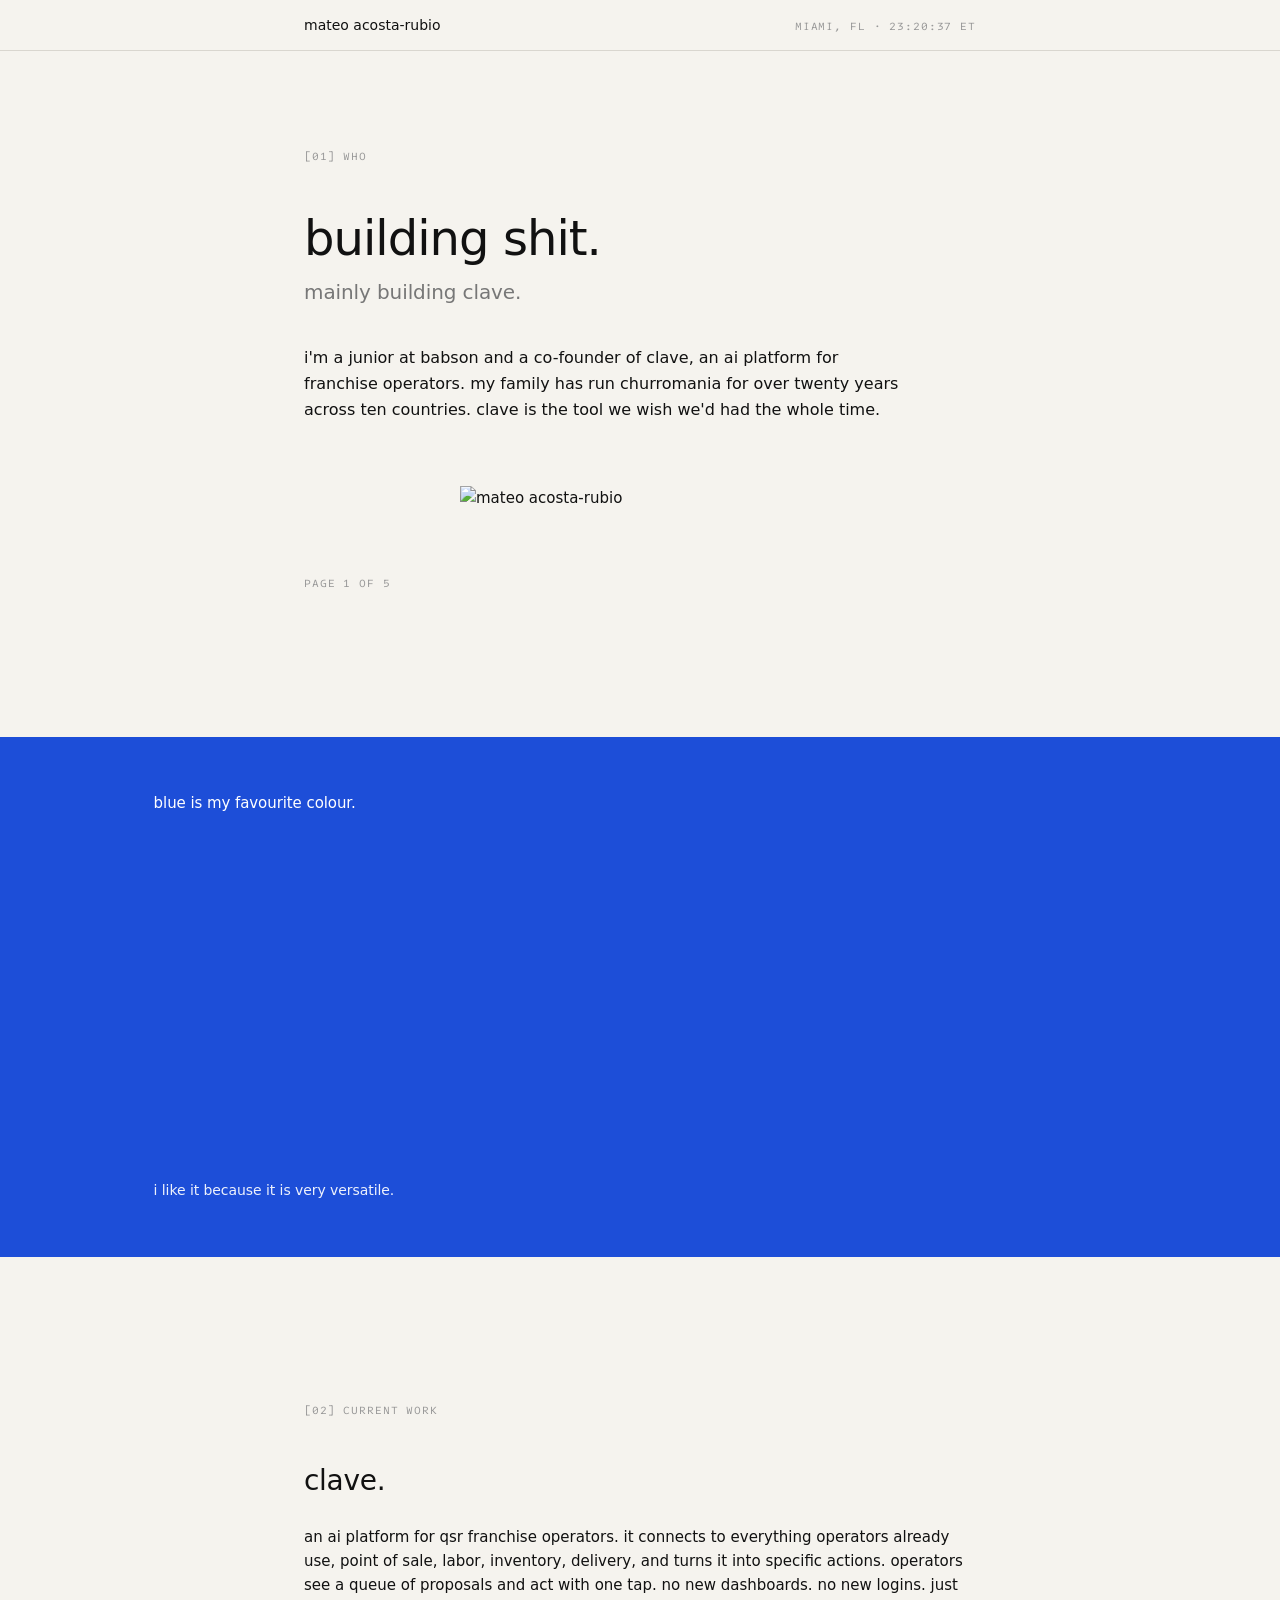
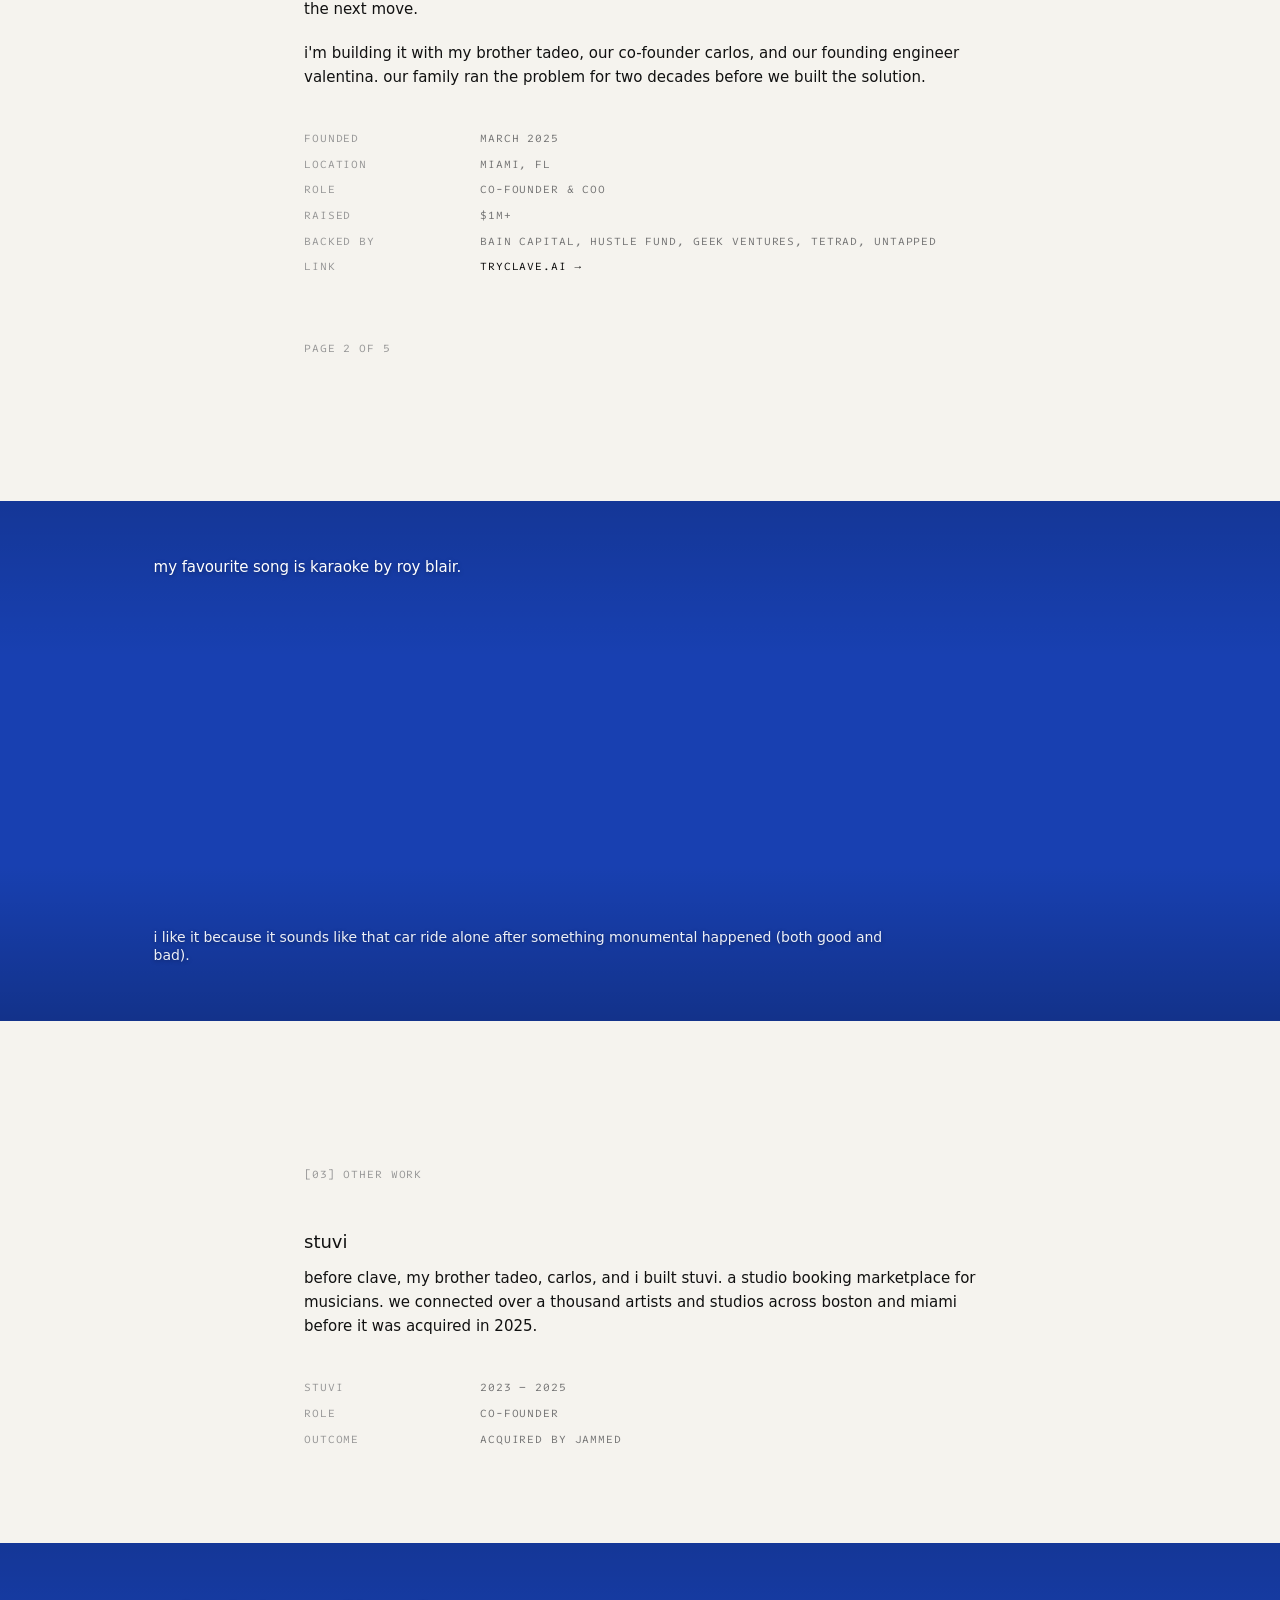
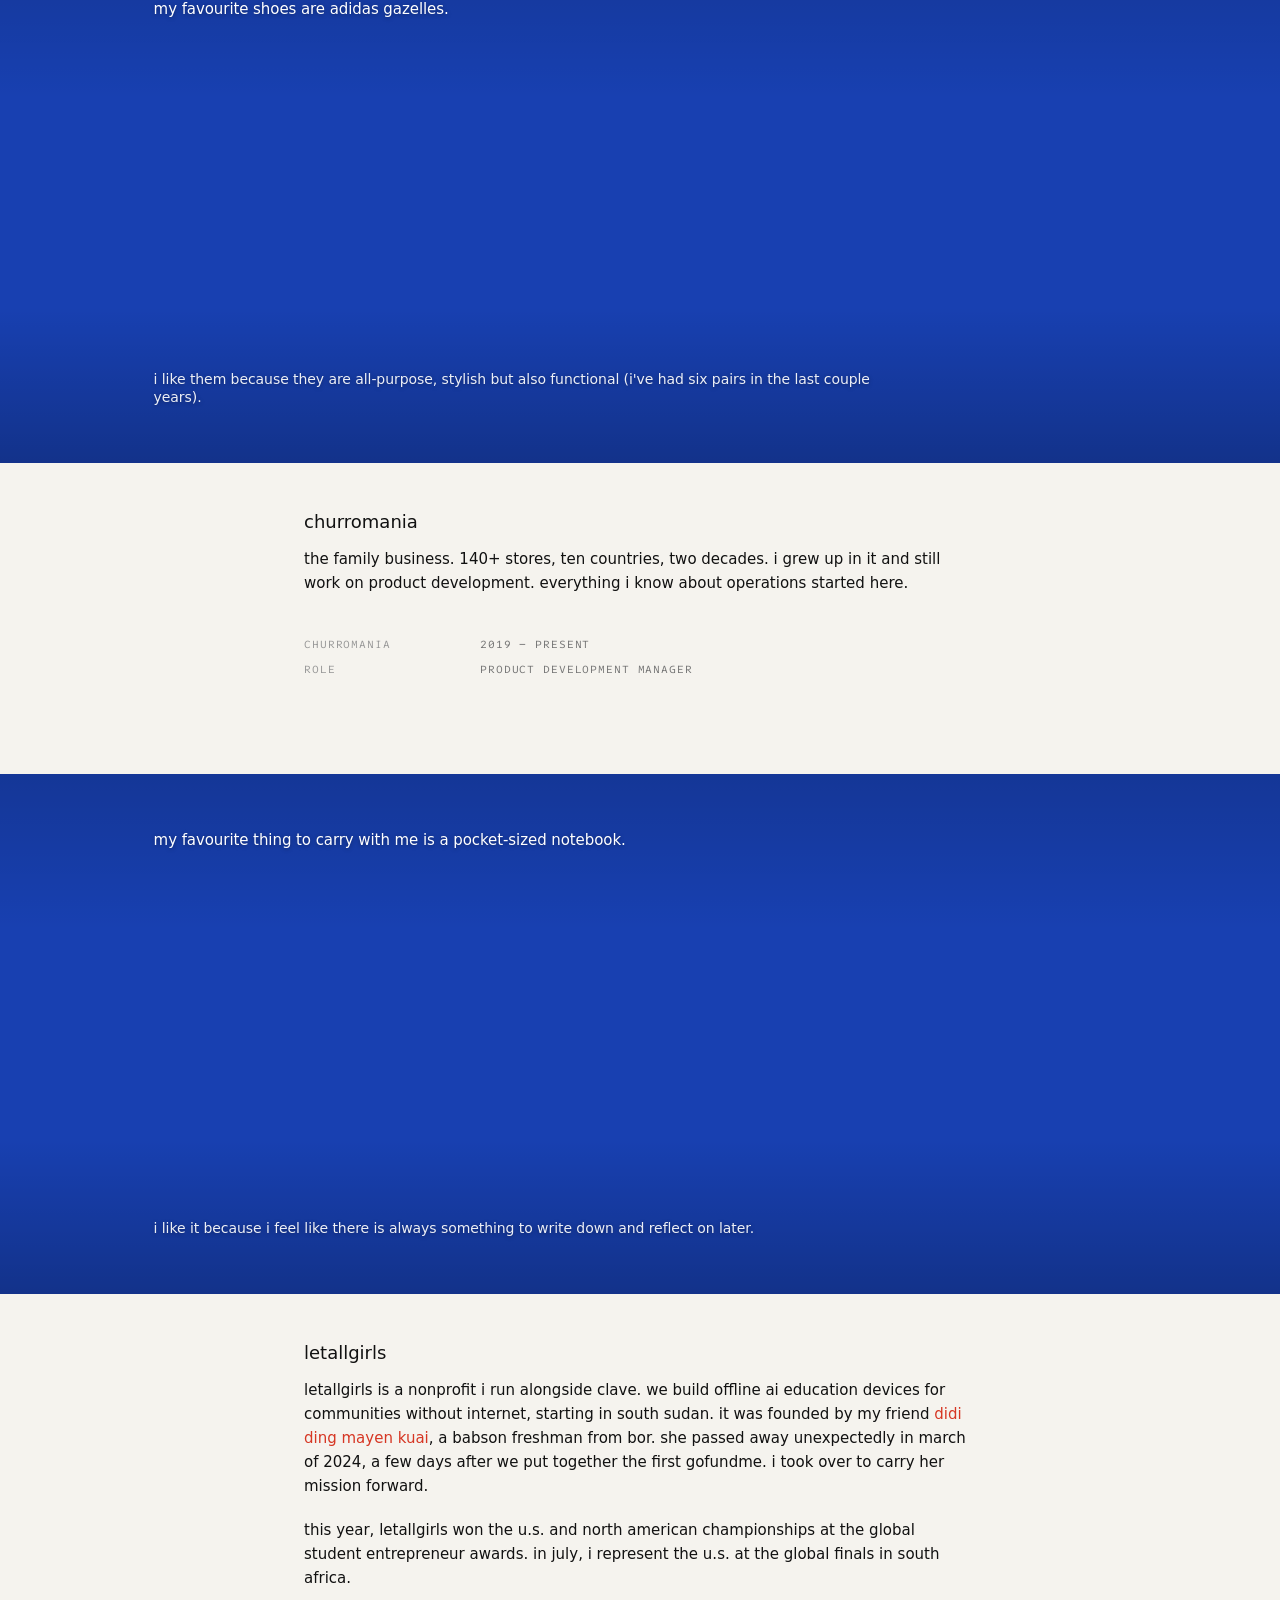
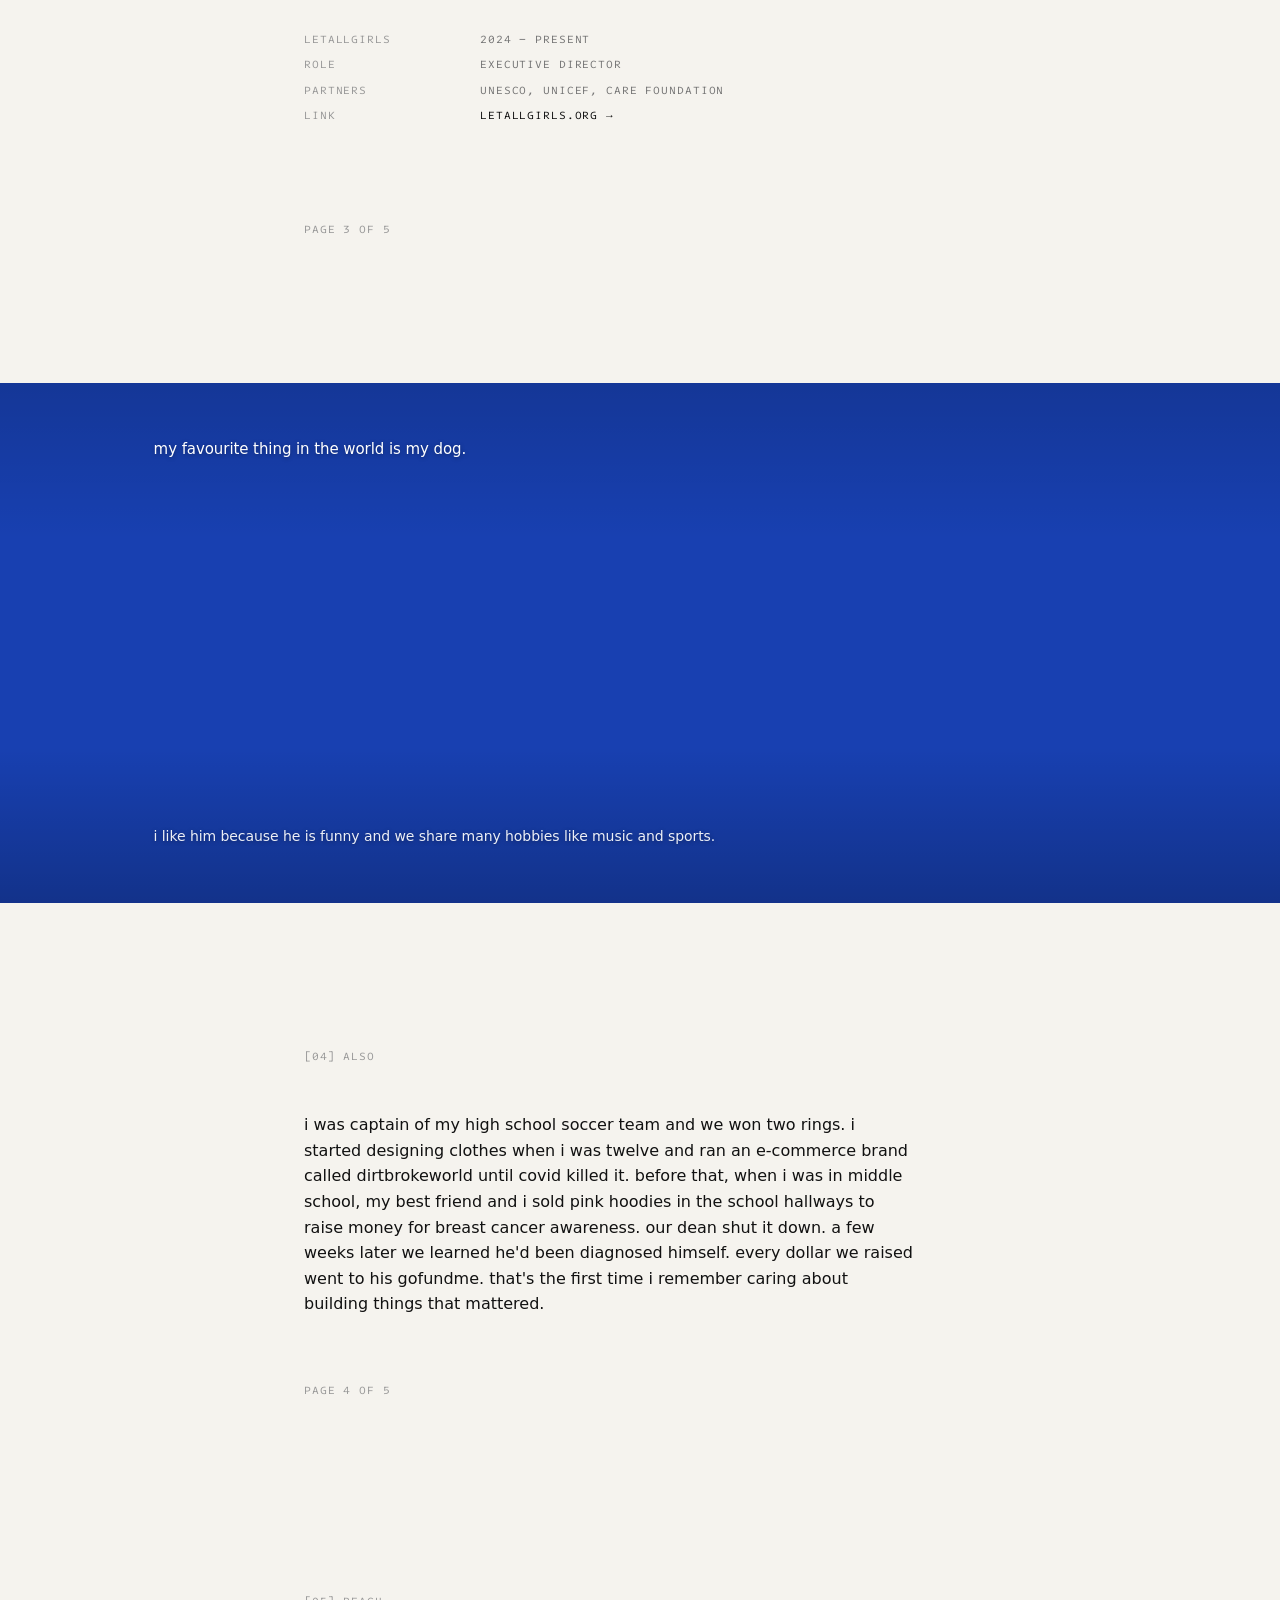
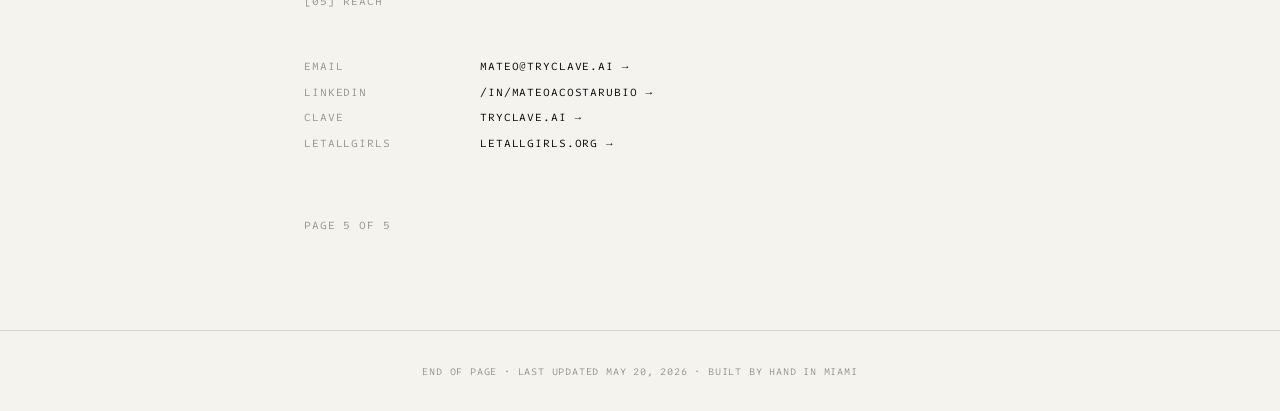
==== index.html @ 7854a7f8 "Add personal webpage in index.html This commit adds a new HTML file for a personal webpage, includin" ====
<!doctype html>
<html lang="en">
<head>
  <meta charset="utf-8">
  <meta name="viewport" content="width=device-width, initial-scale=1">
  <title>mateo acosta-rubio</title>
  <meta name="description" content="mateo acosta-rubio. co-founder of clave. executive director of letallgirls. miami.">

  <link rel="preconnect" href="https://api.fontshare.com" crossorigin>
  <link rel="preconnect" href="https://fonts.googleapis.com">
  <link rel="preconnect" href="https://fonts.gstatic.com" crossorigin>
  <link rel="stylesheet" href="https://api.fontshare.com/v2/css?f[]=switzer@400,500,600,700&display=swap">
  <link rel="stylesheet" href="https://fonts.googleapis.com/css2?family=Intel+One+Mono:wght@400;500;700&display=swap">

  <style>
    :root {
      --bg: #f5f3ee;
      --ink: #111;
      --ink-secondary: #777;
      --mono-label: #999;
      --accent: #d63623;
      --hairline: #d9d6cf;
    }

    *, *::before, *::after { box-sizing: border-box; }

    html, body { margin: 0; padding: 0; }

    body {
      font-family: 'Switzer', system-ui, -apple-system, sans-serif;
      font-weight: 400;
      color: var(--ink);
      background: var(--bg);
      font-size: 15px;
      line-height: 1.6;
      -webkit-font-smoothing: antialiased;
      -moz-osx-font-smoothing: grayscale;
      text-rendering: optimizeLegibility;
    }

    .mono {
      font-family: 'Intel One Mono', ui-monospace, SFMono-Regular, Menlo, monospace;
      text-transform: uppercase;
      letter-spacing: 0.08em;
      font-size: 11px;
      color: var(--mono-label);
      font-weight: 400;
    }

    a {
      color: inherit;
      text-decoration: none;
    }
    a:hover { text-decoration: underline; text-underline-offset: 3px; }

    /* header */
    header.site {
      position: sticky;
      top: 0;
      z-index: 10;
      background: var(--bg);
      border-bottom: 1px solid var(--hairline);
    }
    header.site .row {
      max-width: 720px;
      margin: 0 auto;
      padding: 14px 24px;
      display: flex;
      align-items: baseline;
      justify-content: space-between;
      gap: 16px;
    }
    header.site .name {
      font-size: 14px;
      font-weight: 500;
      color: var(--ink);
    }
    header.site .meta {
      font-family: 'Intel One Mono', ui-monospace, monospace;
      text-transform: uppercase;
      letter-spacing: 0.08em;
      font-size: 11px;
      color: var(--mono-label);
    }

    /* layout */
    main {
      max-width: 720px;
      margin: 0 auto;
      padding: 0 24px;
    }

    section {
      padding: 96px 0;
      border-bottom: 1px solid transparent;
    }

    .label {
      display: block;
      margin-bottom: 48px;
    }

    .page-of {
      display: block;
      margin-top: 64px;
    }

    /* type */
    .hero {
      font-family: 'Switzer', system-ui, sans-serif;
      font-weight: 500;
      font-size: clamp(32px, 5.5vw, 48px);
      line-height: 1.05;
      letter-spacing: -0.02em;
      margin: 0 0 16px 0;
      color: var(--ink);
    }

    .subtitle {
      font-family: 'Switzer', system-ui, sans-serif;
      font-weight: 400;
      font-size: clamp(17px, 2vw, 20px);
      line-height: 1.3;
      color: var(--ink-secondary);
      margin: 0 0 40px 0;
      letter-spacing: -0.005em;
    }

    .lede {
      font-size: 16px;
      line-height: 1.6;
      max-width: 60ch;
      color: var(--ink);
      margin: 0;
    }

    h2.section-head {
      font-family: 'Switzer', system-ui, sans-serif;
      font-weight: 500;
      font-size: clamp(22px, 3vw, 28px);
      line-height: 1.1;
      letter-spacing: -0.01em;
      margin: 0 0 28px 0;
    }

    h3.sub-head {
      font-family: 'Switzer', system-ui, sans-serif;
      font-weight: 500;
      font-size: 18px;
      line-height: 1.2;
      margin: 0 0 14px 0;
    }

    p { margin: 0 0 20px 0; }
    p:last-child { margin-bottom: 0; }

    /* metadata block */
    dl.meta-block {
      font-family: 'Intel One Mono', ui-monospace, monospace;
      text-transform: uppercase;
      letter-spacing: 0.08em;
      font-size: 11px;
      color: var(--ink-secondary);
      display: grid;
      grid-template-columns: 160px 1fr;
      row-gap: 8px;
      column-gap: 16px;
      margin: 40px 0 0 0;
    }
    dl.meta-block dt {
      color: var(--mono-label);
      font-weight: 400;
    }
    dl.meta-block dd {
      margin: 0;
      color: var(--ink-secondary);
    }
    dl.meta-block dd a { color: var(--ink); }

    /* sub-blocks inside section 03 */
    .block {
      margin-bottom: 96px;
    }
    .block:last-child { margin-bottom: 0; }

    .accent { color: var(--accent); }

    /* portrait */
    .portrait {
      display: block;
      width: 100%;
      max-width: 360px;
      height: auto;
      margin: 64px auto 0 auto;
    }

    /* footer */
    footer.site {
      border-top: 1px solid var(--hairline);
      padding: 32px 24px;
      text-align: center;
      font-family: 'Intel One Mono', ui-monospace, monospace;
      text-transform: uppercase;
      letter-spacing: 0.08em;
      font-size: 10px;
      color: var(--mono-label);
    }

    /* slab interludes */
    .slab {
      position: relative;
      width: 100vw;
      left: 50%;
      margin-left: -50vw;
      height: 60vh;
      min-height: 380px;
      max-height: 520px;
      color: #ffffff;
      overflow: hidden;
      margin-top: 48px;
      margin-bottom: 48px;
      background-color: #1d4ed8;
      background-size: cover;
      background-position: center center;
      background-repeat: no-repeat;
    }
    .slab--image::after {
      content: '';
      position: absolute;
      inset: 0;
      background: linear-gradient(to bottom,
        rgba(0, 0, 0, 0.30) 0%,
        rgba(0, 0, 0, 0.18) 30%,
        rgba(0, 0, 0, 0.18) 70%,
        rgba(0, 0, 0, 0.36) 100%);
      pointer-events: none;
    }
    .slab .line {
      position: absolute;
      left: 12%;
      max-width: 60%;
      font-family: 'Switzer', system-ui, sans-serif;
      color: #ffffff;
      letter-spacing: -0.005em;
      margin: 0;
      z-index: 1;
    }
    .slab--image .line { text-shadow: 0 1px 4px rgba(0, 0, 0, 0.35); }
    .slab .line-top {
      top: 11%;
      font-weight: 500;
      font-size: 15px;
      line-height: 1.3;
    }
    .slab .line-bot {
      bottom: 11%;
      font-weight: 400;
      font-size: 14px;
      line-height: 1.3;
      color: rgba(255, 255, 255, 0.92);
    }

    /* mobile */
    @media (max-width: 600px) {
      section { padding: 56px 0; }
      .hero { font-size: clamp(28px, 9vw, 36px); }
      .subtitle { font-size: 16px; margin-bottom: 32px; }
      .lede { font-size: 15px; }
      h2.section-head { font-size: 22px; }
      h3.sub-head { font-size: 17px; }
      dl.meta-block {
        grid-template-columns: 120px 1fr;
        column-gap: 12px;
        font-size: 10px;
      }
      header.site .row {
        padding: 12px 20px;
      }
      header.site .name { font-size: 13px; }
      header.site .meta { font-size: 10px; }
      main { padding: 0 20px; }
      .slab {
        height: 52vh;
        min-height: 340px;
        max-height: 440px;
        margin-top: 32px;
        margin-bottom: 32px;
      }
      .slab .line { left: 8%; max-width: 80%; }
      .slab .line-top { font-size: 14px; }
      .slab .line-bot { font-size: 13px; }
    }
  </style>
</head>
<body>
  <header class="site">
    <div class="row">
      <div class="name">mateo acosta-rubio</div>
      <div class="meta">MIAMI, FL · <span id="clock">--:--:-- ET</span></div>
    </div>
  </header>

  <main>

    <!-- [01] WHO -->
    <section id="who">
      <span class="mono label">[01] WHO</span>

      <h1 class="hero">building shit.</h1>
      <p class="subtitle">mainly building clave.</p>

      <p class="lede">i'm a junior at babson and a co-founder of clave, an ai platform for franchise operators. my family has run churromania for over twenty years across ten countries. clave is the tool we wish we'd had the whole time.</p>

      <img class="portrait" src="images/main.jpg" alt="mateo acosta-rubio">

      <span class="mono page-of">PAGE 1 OF 5</span>
    </section>

    <div class="slab">
      <p class="line line-top">blue is my favourite colour.</p>
      <p class="line line-bot">i like it because it is very versatile.</p>
    </div>

    <!-- [02] CURRENT WORK -->
    <section id="current-work">
      <span class="mono label">[02] CURRENT WORK</span>

      <h2 class="section-head">clave.</h2>

      <p>an ai platform for qsr franchise operators. it connects to everything operators already use, point of sale, labor, inventory, delivery, and turns it into specific actions. operators see a queue of proposals and act with one tap. no new dashboards. no new logins. just the next move.</p>

      <p>i'm building it with my brother tadeo, our co-founder carlos, and our founding engineer valentina. our family ran the problem for two decades before we built the solution.</p>

      <dl class="meta-block">
        <dt>FOUNDED</dt>      <dd>MARCH 2025</dd>
        <dt>LOCATION</dt>     <dd>MIAMI, FL</dd>
        <dt>ROLE</dt>         <dd>CO-FOUNDER &amp; COO</dd>
        <dt>RAISED</dt>       <dd>$1M+</dd>
        <dt>BACKED BY</dt>    <dd>BAIN CAPITAL, HUSTLE FUND, GEEK VENTURES, TETRAD, UNTAPPED</dd>
        <dt>LINK</dt>         <dd><a href="https://tryclave.ai">TRYCLAVE.AI →</a></dd>
      </dl>

      <span class="mono page-of">PAGE 2 OF 5</span>
    </section>

    <div class="slab slab--image" style="background-image: url('images/kareoke.JPG');">
      <p class="line line-top">my favourite song is karaoke by roy blair.</p>
      <p class="line line-bot">i like it because it sounds like that car ride alone after something monumental happened (both good and bad).</p>
    </div>

    <!-- [03] OTHER WORK -->
    <section id="other-work">
      <span class="mono label">[03] OTHER WORK</span>

      <div class="block">
        <h3 class="sub-head">stuvi</h3>
        <p>before clave, my brother tadeo, carlos, and i built stuvi. a studio booking marketplace for musicians. we connected over a thousand artists and studios across boston and miami before it was acquired in 2025.</p>
        <dl class="meta-block">
          <dt>STUVI</dt>    <dd>2023 — 2025</dd>
          <dt>ROLE</dt>     <dd>CO-FOUNDER</dd>
          <dt>OUTCOME</dt>  <dd>ACQUIRED BY JAMMED</dd>
        </dl>
      </div>

      <div class="slab slab--image" style="background-image: url('images/gazelle.jpg');">
        <p class="line line-top">my favourite shoes are adidas gazelles.</p>
        <p class="line line-bot">i like them because they are all-purpose, stylish but also functional (i've had six pairs in the last couple years).</p>
      </div>

      <div class="block">
        <h3 class="sub-head">churromania</h3>
        <p>the family business. 140+ stores, ten countries, two decades. i grew up in it and still work on product development. everything i know about operations started here.</p>
        <dl class="meta-block">
          <dt>CHURROMANIA</dt> <dd>2019 — PRESENT</dd>
          <dt>ROLE</dt>        <dd>PRODUCT DEVELOPMENT MANAGER</dd>
        </dl>
      </div>

      <div class="slab slab--image" style="background-image: url('images/notebook.JPG');">
        <p class="line line-top">my favourite thing to carry with me is a pocket-sized notebook.</p>
        <p class="line line-bot">i like it because i feel like there is always something to write down and reflect on later.</p>
      </div>

      <div class="block">
        <h3 class="sub-head">letallgirls</h3>
        <p>letallgirls is a nonprofit i run alongside clave. we build offline ai education devices for communities without internet, starting in south sudan. it was founded by my friend <span class="accent">didi ding mayen kuai</span>, a babson freshman from bor. she passed away unexpectedly in march of 2024, a few days after we put together the first gofundme. i took over to carry her mission forward.</p>
        <p>this year, letallgirls won the u.s. and north american championships at the global student entrepreneur awards. in july, i represent the u.s. at the global finals in south africa.</p>
        <dl class="meta-block">
          <dt>LETALLGIRLS</dt> <dd>2024 — PRESENT</dd>
          <dt>ROLE</dt>        <dd>EXECUTIVE DIRECTOR</dd>
          <dt>PARTNERS</dt>    <dd>UNESCO, UNICEF, CARE FOUNDATION</dd>
          <dt>LINK</dt>        <dd><a href="https://letallgirls.org">LETALLGIRLS.ORG →</a></dd>
        </dl>
      </div>

      <span class="mono page-of">PAGE 3 OF 5</span>
    </section>

    <div class="slab slab--image" style="background-image: url('images/dog.jpg');">
      <p class="line line-top">my favourite thing in the world is my dog.</p>
      <p class="line line-bot">i like him because he is funny and we share many hobbies like music and sports.</p>
    </div>

    <!-- [04] ALSO -->
    <section id="also">
      <span class="mono label">[04] ALSO</span>

      <p class="lede">i was captain of my high school soccer team and we won two rings. i started designing clothes when i was twelve and ran an e-commerce brand called dirtbrokeworld until covid killed it. before that, when i was in middle school, my best friend and i sold pink hoodies in the school hallways to raise money for breast cancer awareness. our dean shut it down. a few weeks later we learned he'd been diagnosed himself. every dollar we raised went to his gofundme. that's the first time i remember caring about building things that mattered.</p>

      <span class="mono page-of">PAGE 4 OF 5</span>
    </section>

    <!-- [05] REACH -->
    <section id="reach">
      <span class="mono label">[05] REACH</span>

      <dl class="meta-block">
        <dt>EMAIL</dt>       <dd><a href="mailto:mateo@tryclave.ai">MATEO@TRYCLAVE.AI →</a></dd>
        <dt>LINKEDIN</dt>    <dd><a href="https://linkedin.com/in/mateoacostarubio">/IN/MATEOACOSTARUBIO →</a></dd>
        <dt>CLAVE</dt>       <dd><a href="https://tryclave.ai">TRYCLAVE.AI →</a></dd>
        <dt>LETALLGIRLS</dt> <dd><a href="https://letallgirls.org">LETALLGIRLS.ORG →</a></dd>
      </dl>

      <span class="mono page-of">PAGE 5 OF 5</span>
    </section>

  </main>

  <footer class="site">
    END OF PAGE · LAST UPDATED MAY 20, 2026 · BUILT BY HAND IN MIAMI
  </footer>

  <script>
    (function () {
      var el = document.getElementById('clock');
      var fmt = new Intl.DateTimeFormat('en-US', {
        timeZone: 'America/New_York',
        hour: '2-digit',
        minute: '2-digit',
        second: '2-digit',
        hour12: false
      });
      function tick() {
        el.textContent = fmt.format(new Date()) + ' ET';
      }
      tick();
      setInterval(tick, 1000);
    })();
  </script>
</body>
</html>
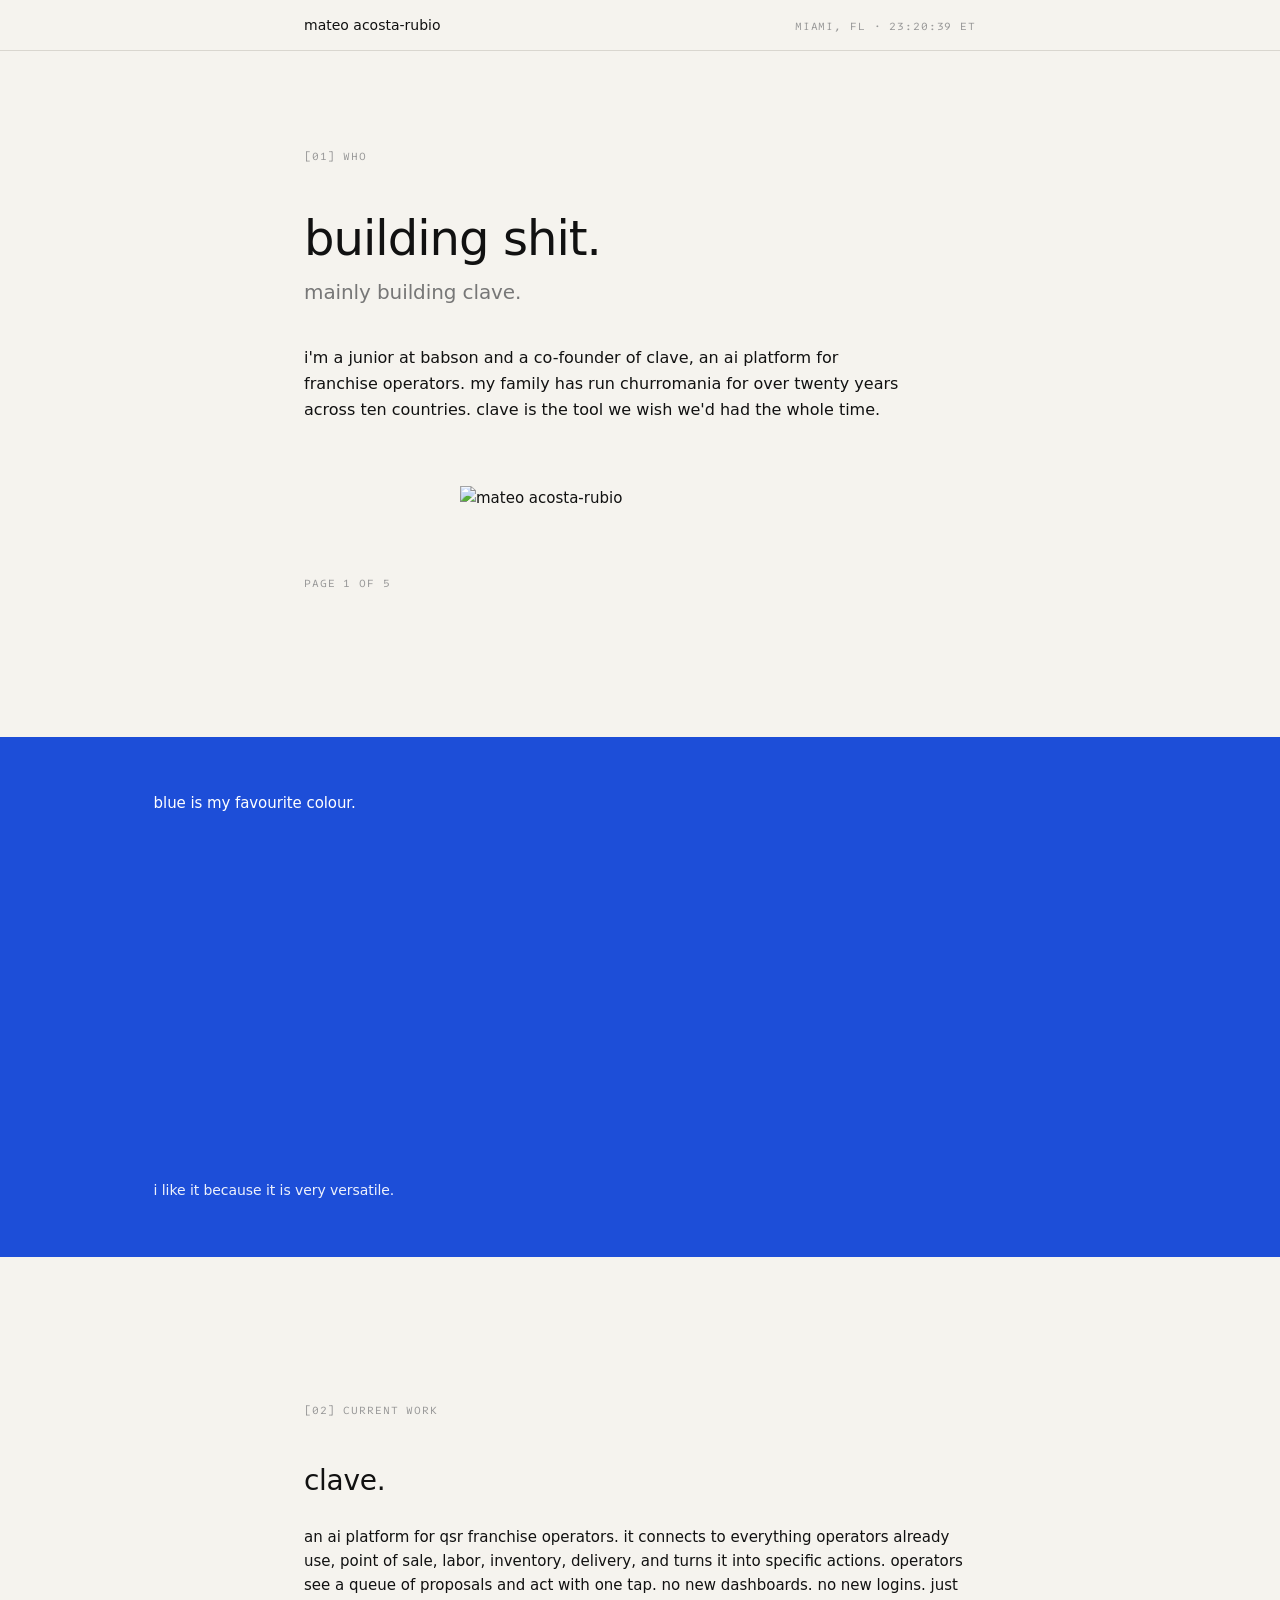
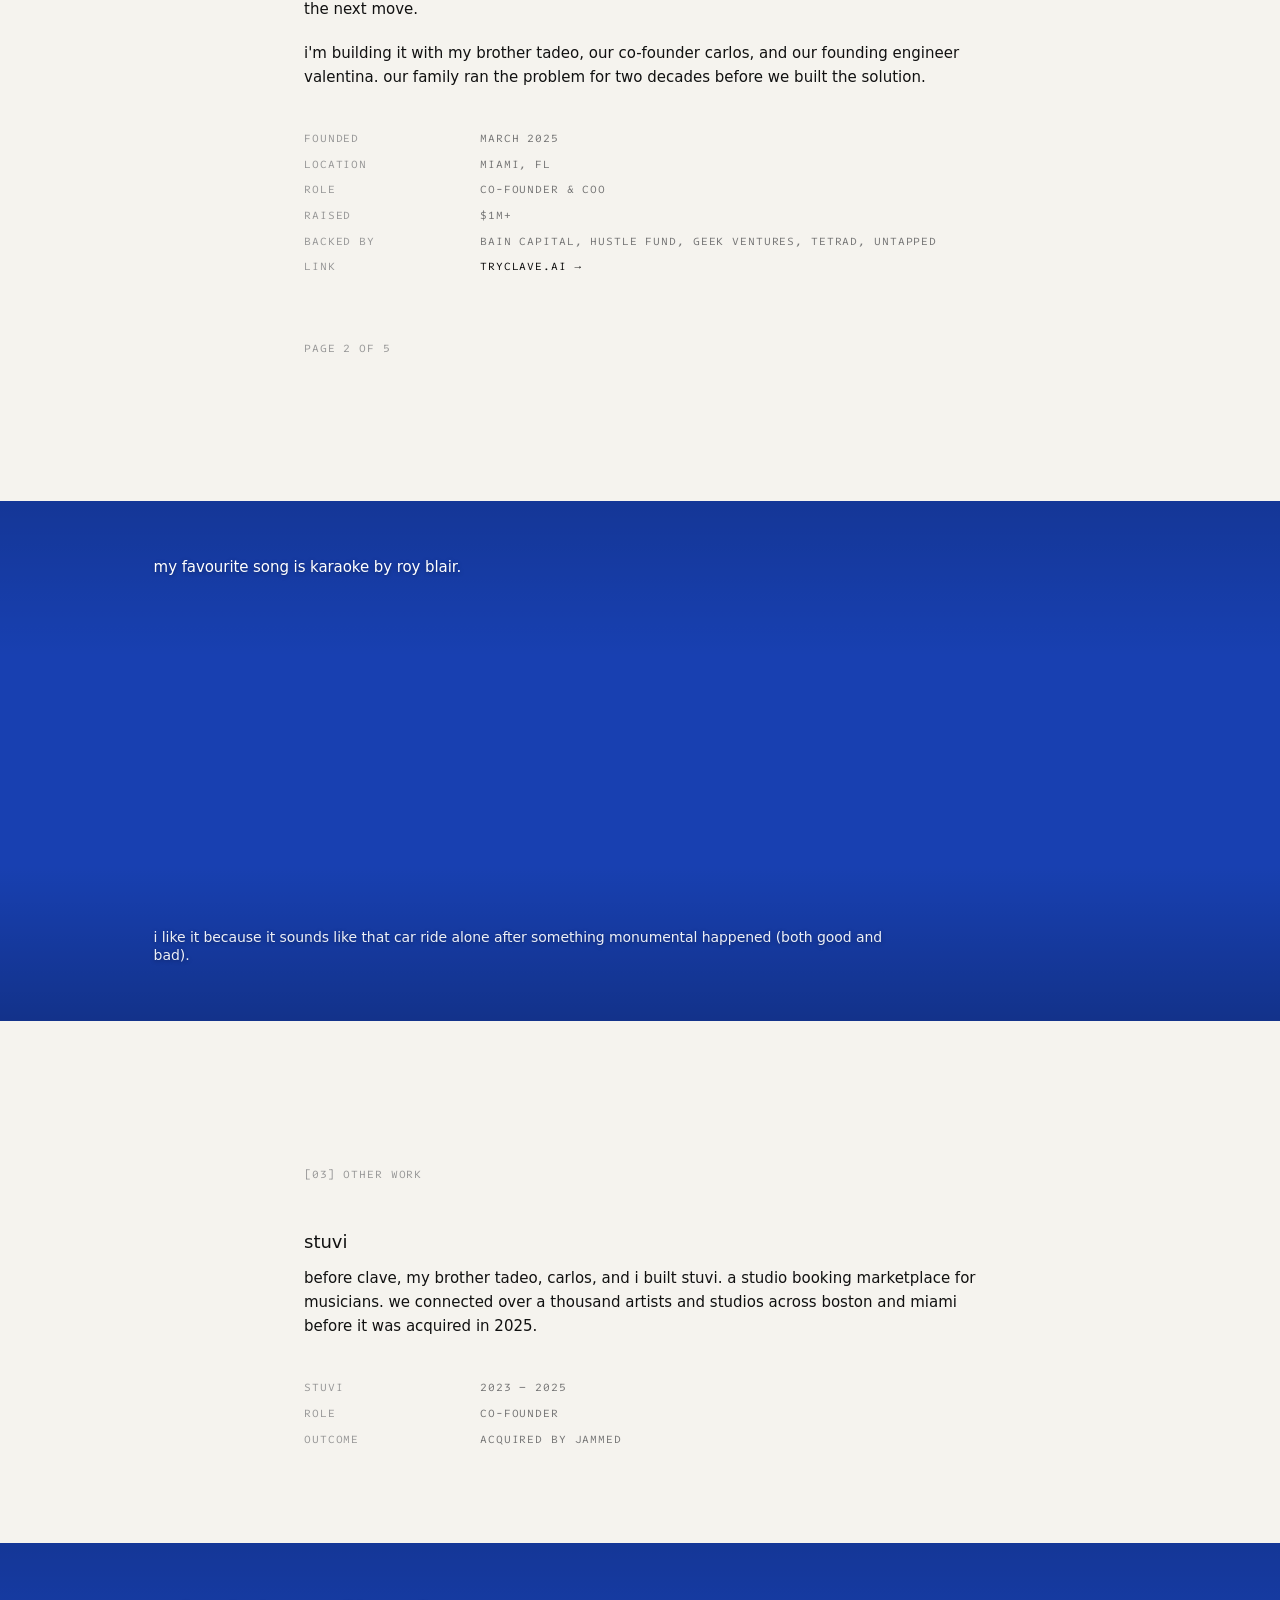
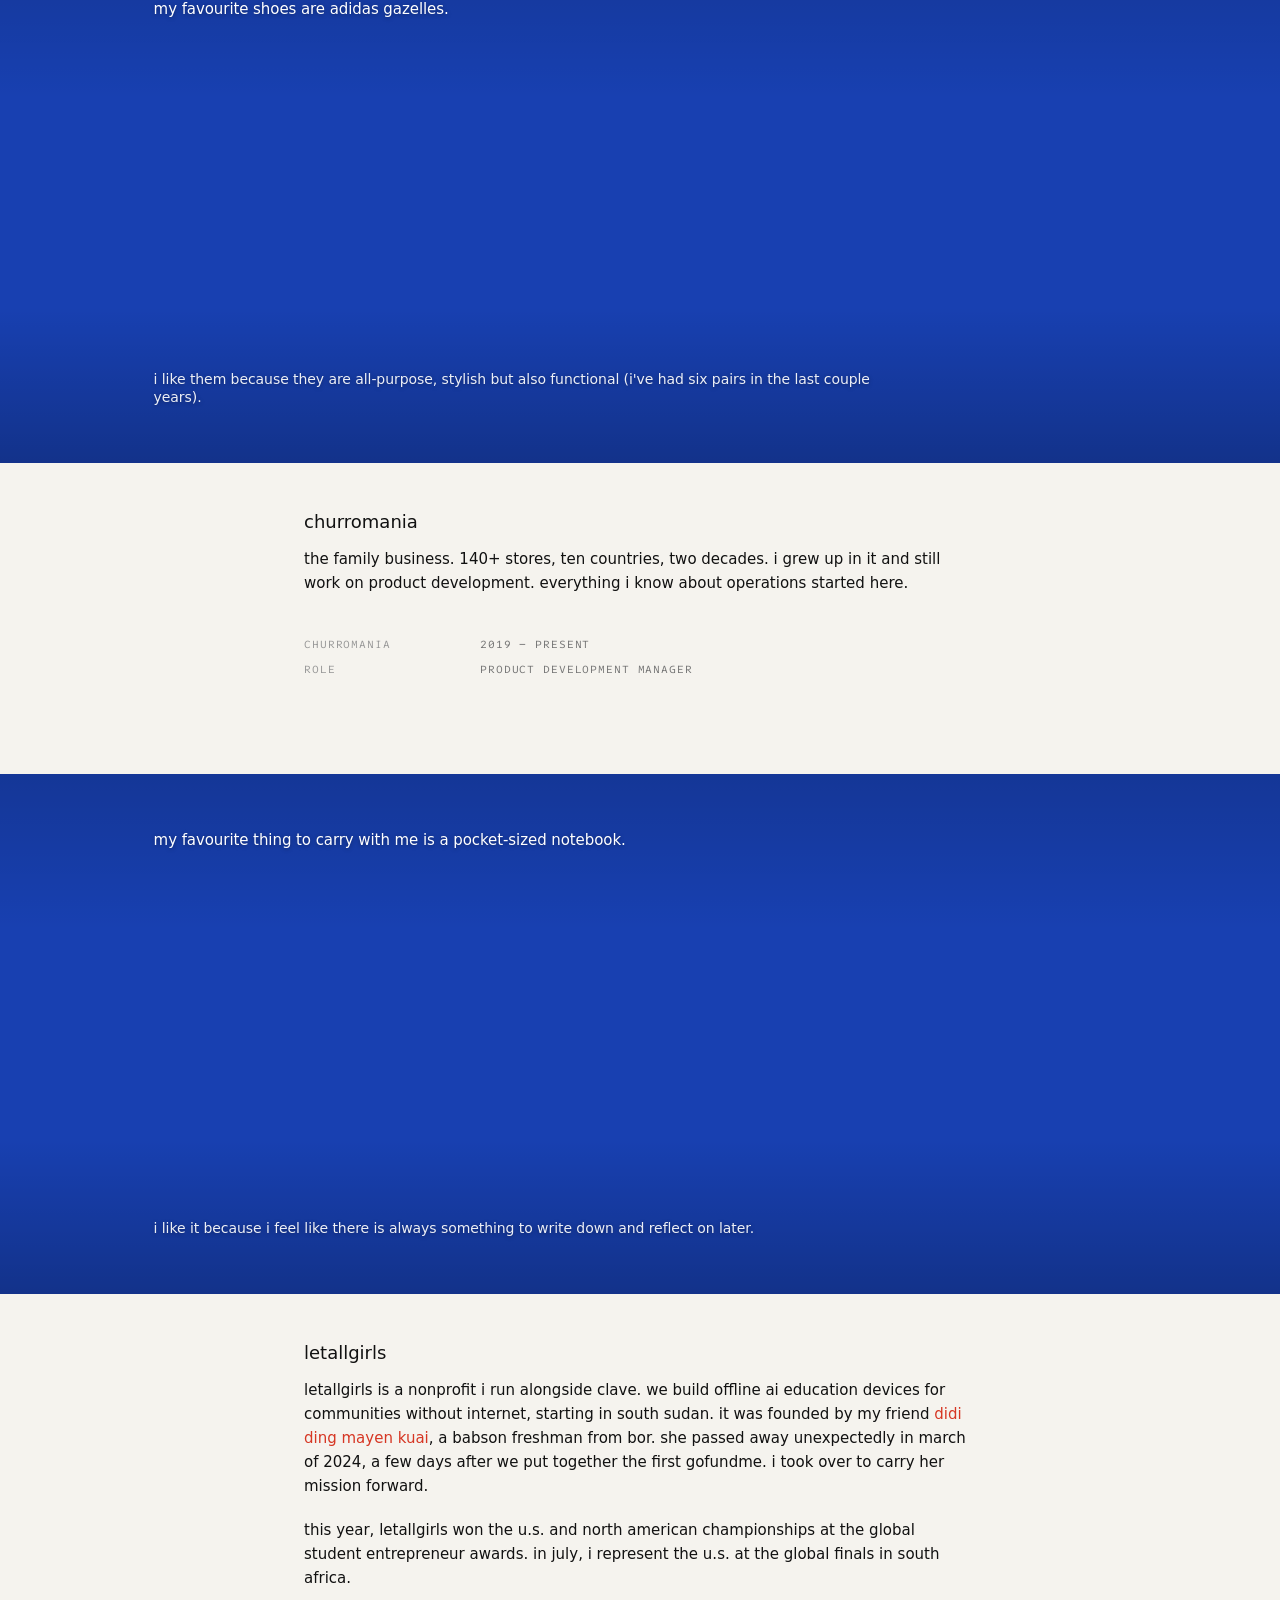
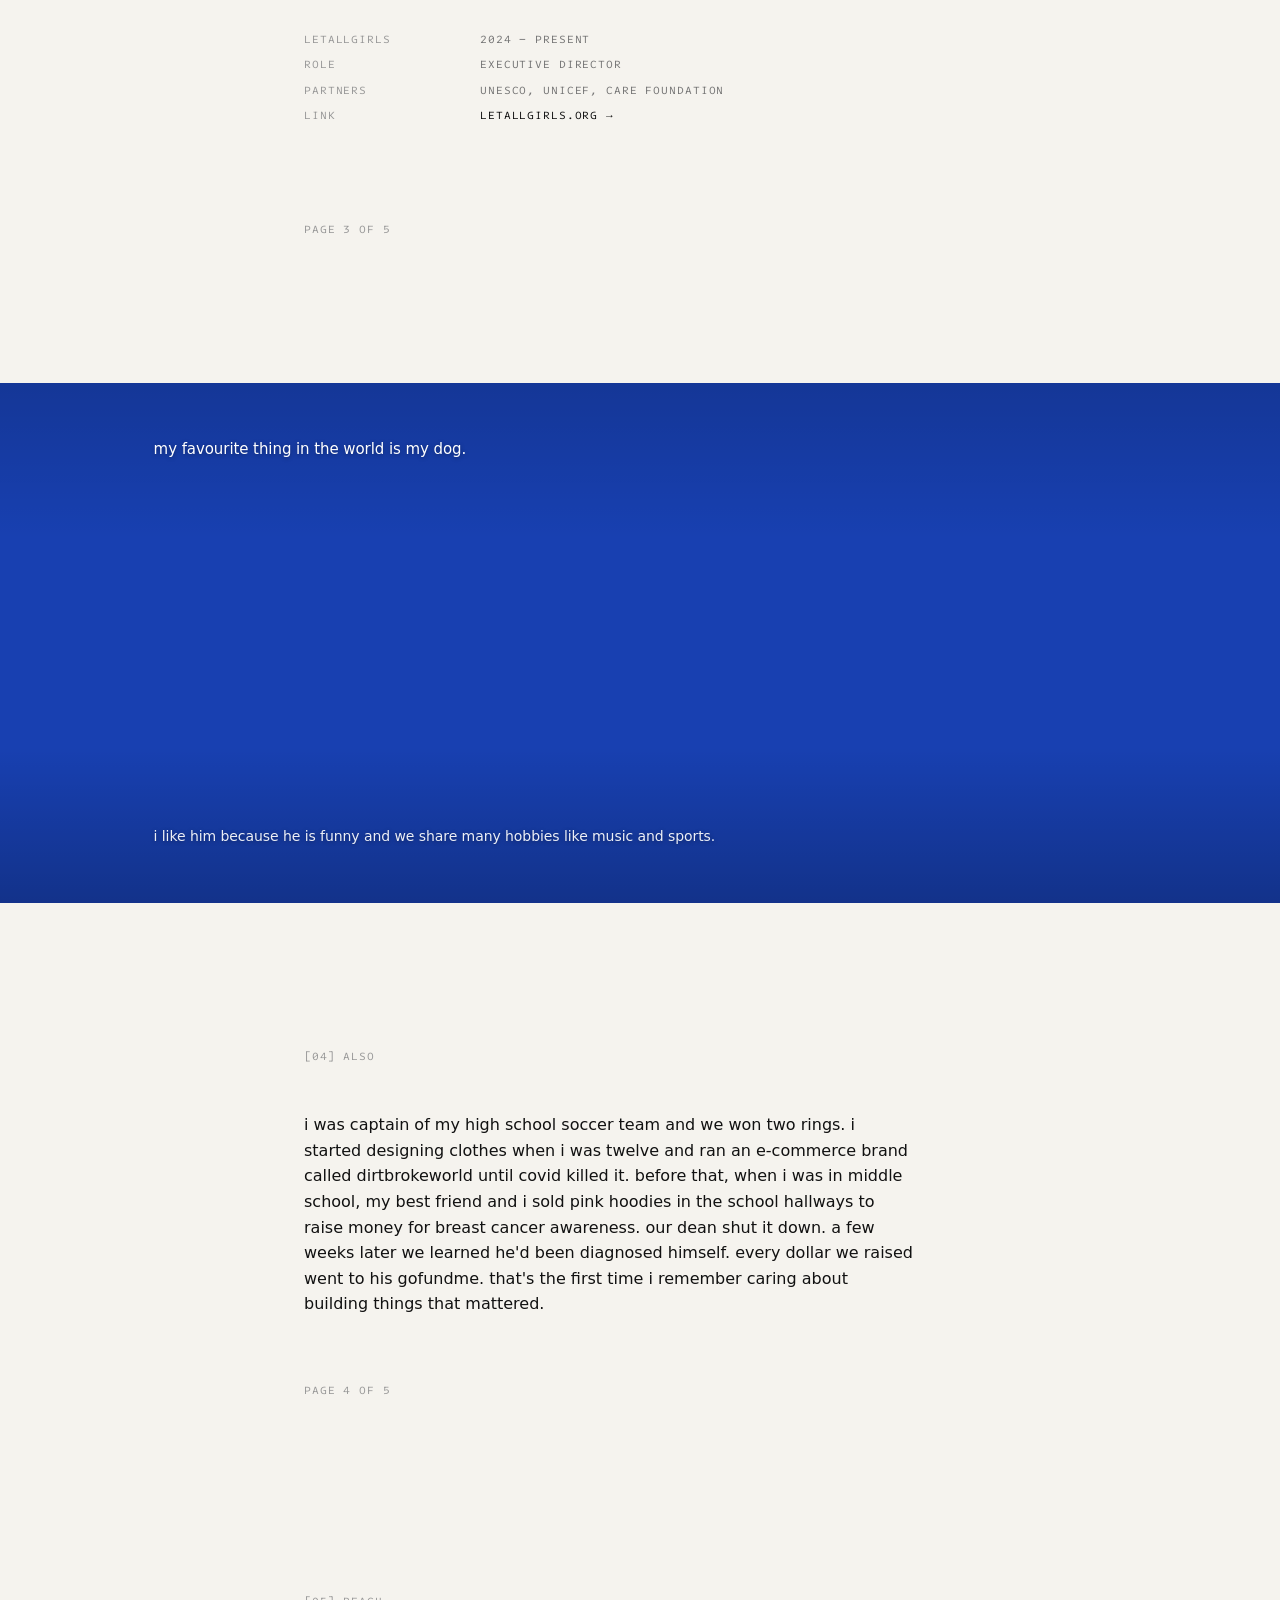
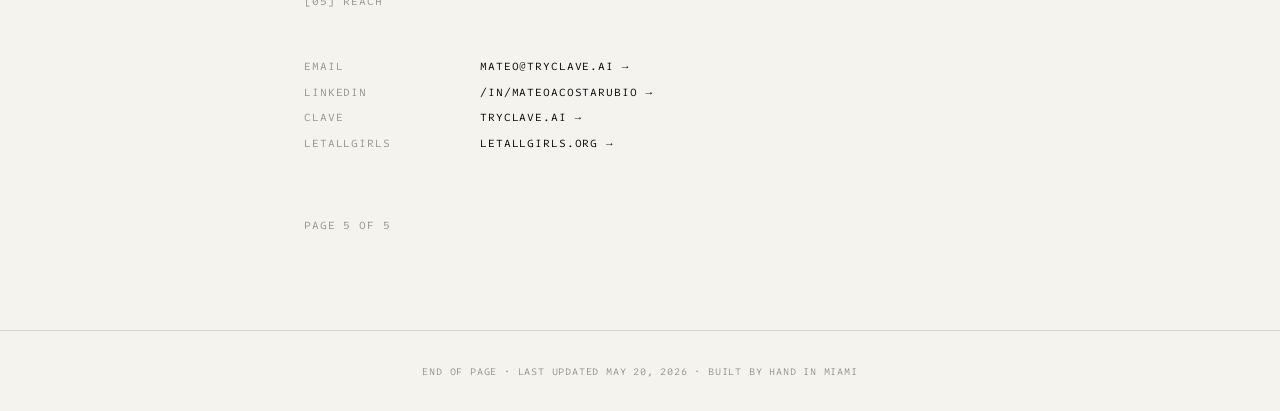
==== commit 9efe5bc9: "sync index.html with updated personal site" ====
--- a/index.html
+++ b/index.html
@@ -343,7 +343,7 @@
       <span class="mono page-of">PAGE 2 OF 5</span>
     </section>
 
-    <div class="slab slab--image" style="background-image: url('images/kareoke.JPG');">
+    <div class="slab slab--image" style="background-image: url('images/kareoke.jpg');">
       <p class="line line-top">my favourite song is karaoke by roy blair.</p>
       <p class="line line-bot">i like it because it sounds like that car ride alone after something monumental happened (both good and bad).</p>
     </div>
@@ -376,7 +376,7 @@
         </dl>
       </div>
 
-      <div class="slab slab--image" style="background-image: url('images/notebook.JPG');">
+      <div class="slab slab--image" style="background-image: url('images/notebook.jpg');">
         <p class="line line-top">my favourite thing to carry with me is a pocket-sized notebook.</p>
         <p class="line line-bot">i like it because i feel like there is always something to write down and reflect on later.</p>
       </div>
